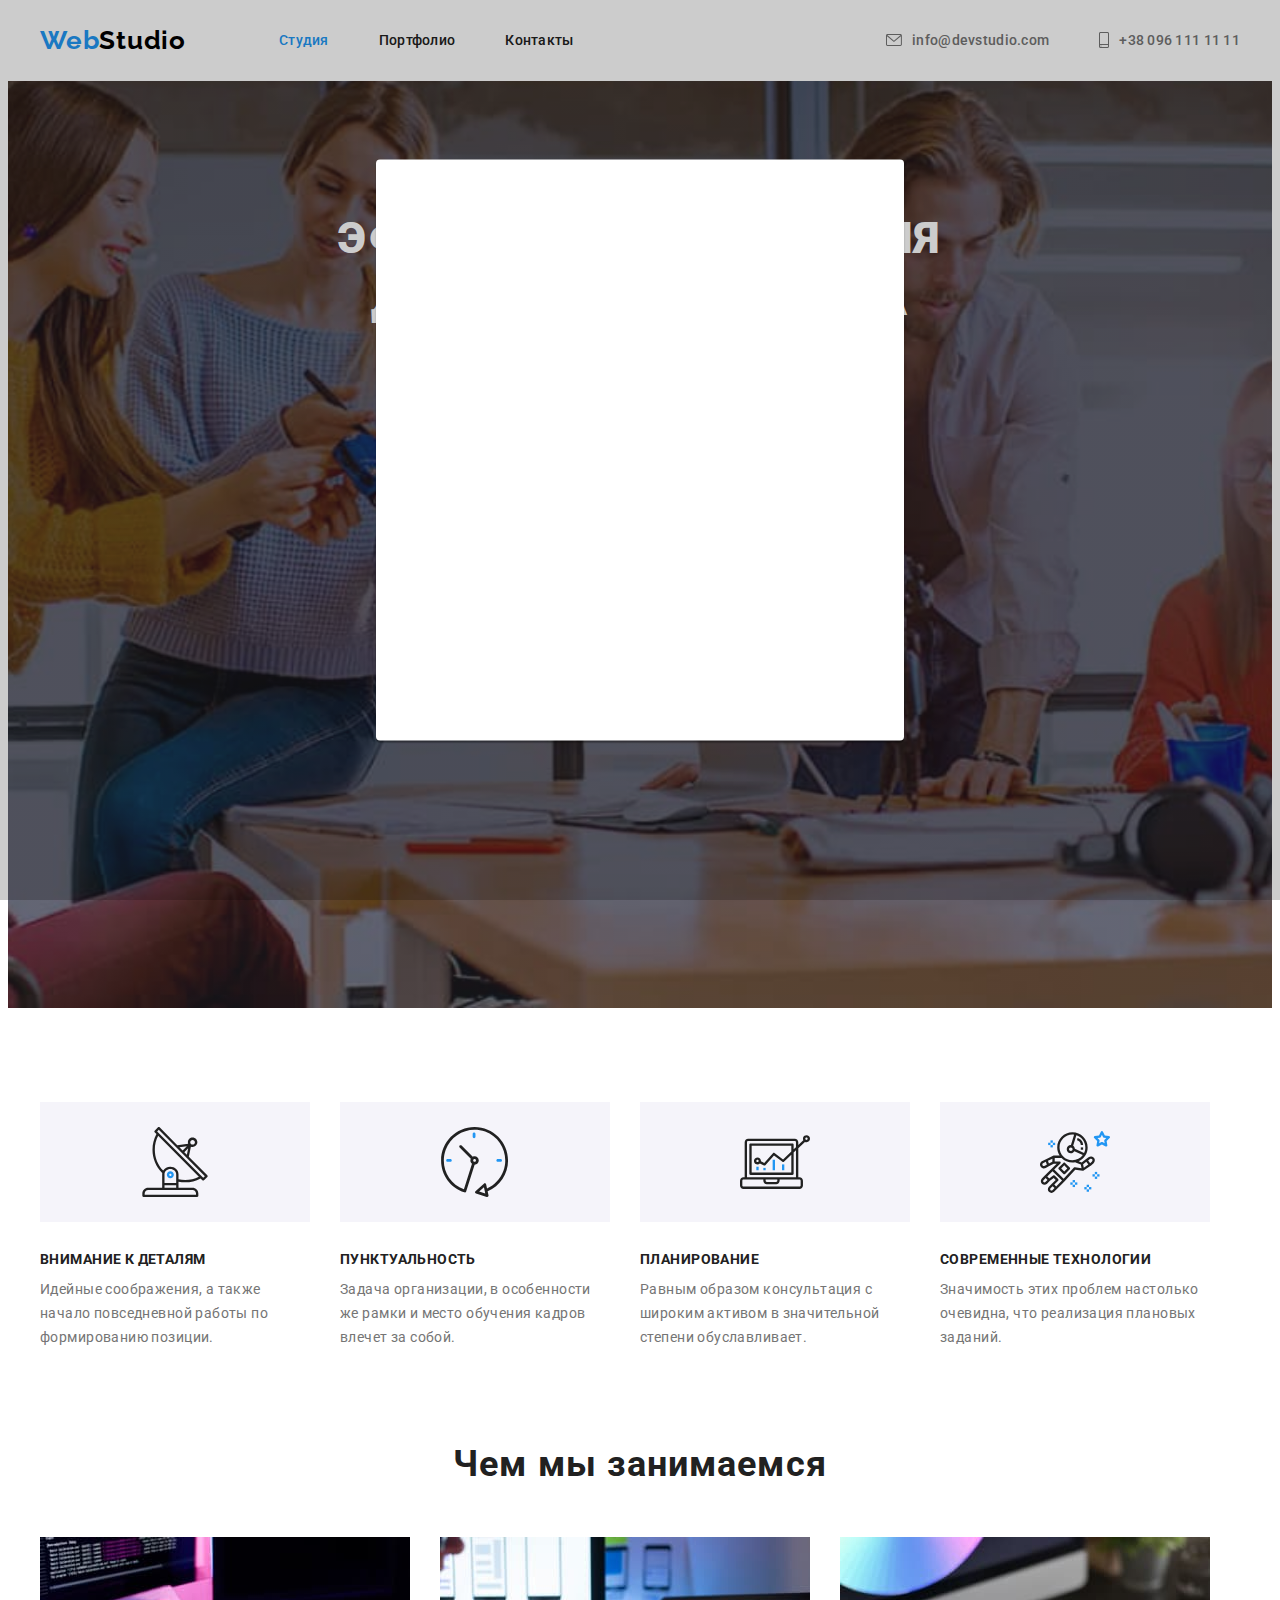
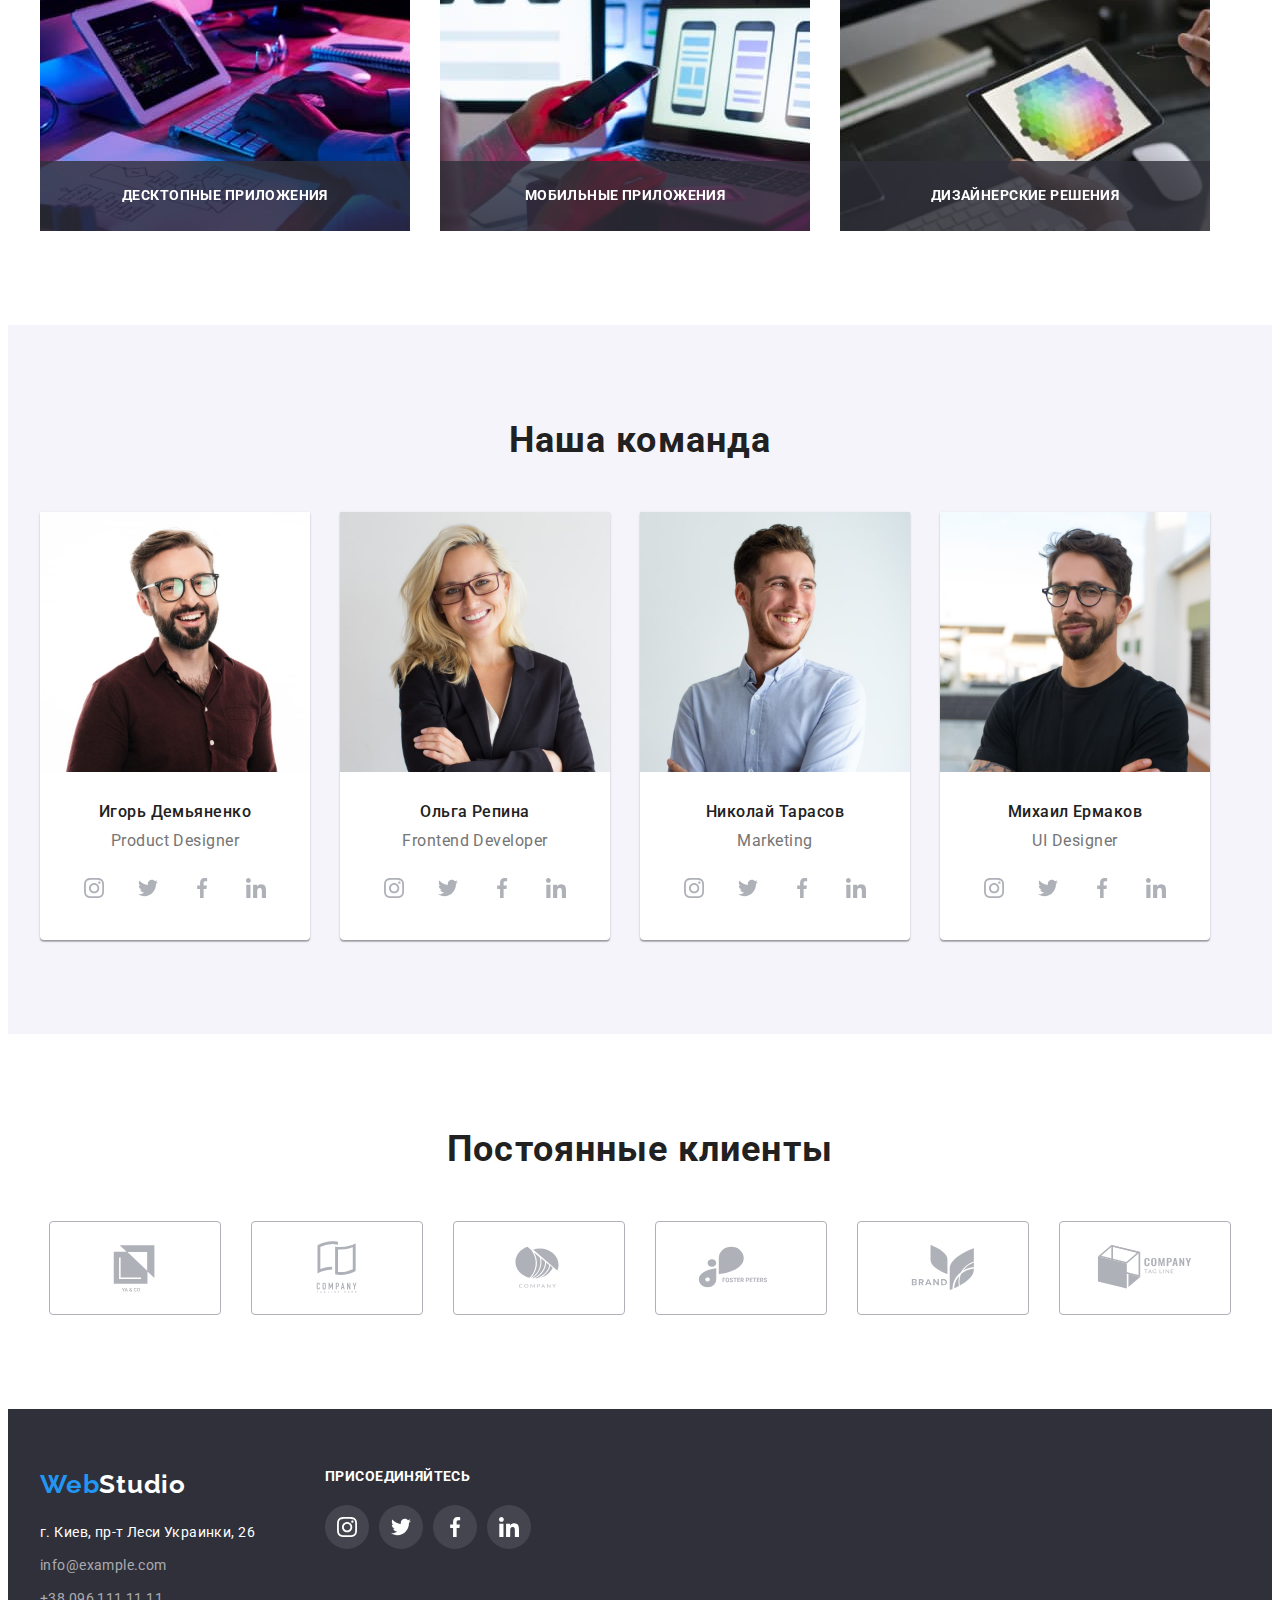
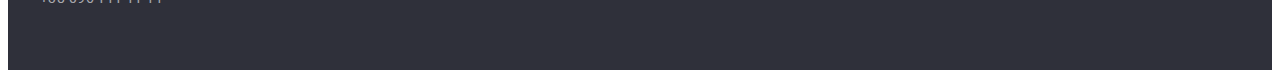
==== index.html @ 57fadc6f "added files from homework #4, added modal window section" ====
<!DOCTYPE html>
<html lang="ru">
  <head>
    <meta charset="UTF-8" />
    <meta http-equiv="X-UA-Compatible" content="IE=edge" />
    <meta name="viewport" content="width=device-width, initial-scale=1.0" />
    <title>Document</title>
    <link
      href="https://fonts.googleapis.com/css2?family=Raleway:wght@700&family=Roboto:wght@400;500;700;900&display=swap"
      rel="stylesheet"
    />
    <link
      rel="stylesheet"
      href="https://cdnjs.cloudflare.com/ajax/libs/modern-normalize/1.1.0/modern-normalize.min.css"
      integrity="sha512-wpPYUAdjBVSE4KJnH1VR1HeZfpl1ub8YT/NKx4PuQ5NmX2tKuGu6U/JRp5y+Y8XG2tV+wKQpNHVUX03MfMFn9Q=="
      crossorigin="anonymous"
      referrerpolicy="no-referrer"
    />
    <link rel="stylesheet" href="./css/reset.css" />
    <link rel="stylesheet" href="./css/styles.css" />
  </head>
  <body>
    <!-- HEADER SECTION -->

    <header class="page-header">
      <!-- HEADER LOGO -->

      <div class="container main-menu">
        <a class="logo" href="./index.html"
          ><span class="logo-web">Web</span>Studio</a
        >

        <!-- HEADER MENU NAVIGATION   -->

        <nav>
          <ul class="site-nav list">
            <li class="item">
              <a href="./index.html" class="link site-nav-link active"
                >Студия</a
              >
            </li>
            <li class="item">
              <a href="./portfolio.html" class="link site-nav-link"
                >Портфолио</a
              >
            </li>
            <li class="item">
              <a href="" class="link site-nav-link">Контакты</a>
            </li>
          </ul>
        </nav>

        <!-- HEADER CONTACTS SECTIONS -->

        <ul class="site-nav-contacts list">
          <li class="contacts-display">
            <a href="mailto:info@devstudio.com" class="link site-contacts-link">
              <svg class="icon-envelope">
                <use href="./images/icons.svg#icon-envelope"></use>
              </svg>
              info@devstudio.com</a
            >
          </li>
          <li class="contacts-display">
            <a href="tel:+380961111111" class="link site-contacts-link">
              <svg class="icon-smartphone">
                <use href="./images/icons.svg#icon-smartphone"></use>
              </svg>
              +38 096 111 11 11</a
            >
          </li>
        </ul>
      </div>
    </header>

    <!-- MAIN/UNIQUES WEBPAGE CONTENT -->

    <main>
      <!-- HERO SECTION -->

      <section class="hero">
        <h1 class="hero-title">Эффективные решения для вашего бизнеса</h1>
        <button class="hero-button" type="button">Заказать услугу</button>
      </section>

      <!-- OUR STRONG SIDES SECTION -->

      <section class="section">
        <h2 class="visually-hidden">Наши сильные стороны</h2>
        <div class="container">
          <ul class="flex-container list">
            <li class="flex-element">
              <div class="whatwedo-icons">
                <svg class="whatwedo-icons-item">
                  <use href="./images/icons.svg#icon-antenna"></use>
                </svg>
              </div>
              <h3 class="subsection-title">Внимание к деталям</h3>
              <p>
                Идейные соображения, а также начало повседневной работы по
                формированию позиции.
              </p>
            </li>
            <li class="flex-element">
              <div class="whatwedo-icons">
                <svg class="whatwedo-icons-item">
                  <use href="./images/icons.svg#icon-vector"></use>
                </svg>
              </div>
              <h3 class="subsection-title">Пунктуальность</h3>
              <p>
                Задача организации, в особенности же рамки и место обучения
                кадров влечет за собой.
              </p>
            </li>
            <li class="flex-element">
              <div class="whatwedo-icons">
                <svg class="whatwedo-icons-item">
                  <use href="./images/icons.svg#icon-diagram"></use>
                </svg>
              </div>
              <h3 class="subsection-title">Планирование</h3>
              <p>
                Равным образом консультация с широким активом в значительной
                степени обуславливает.
              </p>
            </li>
            <li class="flex-element">
              <div class="whatwedo-icons">
                <svg class="whatwedo-icons-item">
                  <use href="./images/icons.svg#icon-astronaut"></use>
                </svg>
              </div>
              <h3 class="subsection-title">Современные технологии</h3>
              <p>
                Значимость этих проблем настолько очевидна, что реализация
                плановых заданий.
              </p>
            </li>
          </ul>
        </div>
      </section>

      <!-- WHAT WE DO SECTION-->

      <section>
        <div class="container whatwedo">
          <h2 class="section-title">Чем мы занимаемся</h2>
          <ul class="whatwedo-list list">
            <li class="whatwedo-pictures">
              <img
                src="././images/whatwedo/whatwedo-1.jpg"
                alt="Картинка 1"
                width="370"
              />
              <div class="whatwedo-layer">
                <p class="whatwedo-layer-text">Десктопные приложения</p>
              </div>
              <!-- </div> -->
            </li>
            <li class="whatwedo-pictures">
              <img
                src="././images/whatwedo/whatwedo-2.jpg"
                alt="Картинка 2"
                width="370"
              />
              <div class="whatwedo-layer">
                <p class="whatwedo-layer-text">Мобильные приложения</p>
              </div>
            </li>
            <li class="whatwedo-pictures">
              <img
                src="././images/whatwedo/whatwedo-3.jpg"
                alt="Картинка 3"
                width="370"
              />
              <div class="whatwedo-layer">
                <p class="whatwedo-layer-text">Дизайнерские решения</p>
              </div>
            </li>
          </ul>
        </div>
      </section>

      <!-- OUR TEAM SECTION -->

      <section class="section team">
        <div class="container">
          <h2 class="section-title">Наша команда</h2>
          <ul class="flex-container team list">
            <li class="flex-element-team">
              <img
                src="././images/ourteam/ourteam-1.jpg"
                alt="Игорь Демьяненко"
                width="270"
              />
              <div class="team-description">
                <h3 class="team-names">Игорь Демьяненко</h3>
                <p class="team-professions">Product Designer</p>
                <!-- SOCIAL ICONS -->
                <ul class="team-social">
                  <li class="team-item">
                    <a
                      class="team-link"
                      href="https://www.instagram.com/"
                      target="_blank"
                      rel="noopener noreferrer"
                      aria-label="Instragram Icon"
                    >
                      <svg class="team-icon">
                        <use href="./images/icons.svg#icon-instagram"></use>
                      </svg>
                    </a>
                  </li>
                  <li class="team-item">
                    <a
                      class="team-link"
                      href="https://twitter.com/?lang=en"
                      target="_blank"
                      rel="noopener noreferrer"
                      aria-label="Twitter Icon"
                    >
                      <svg class="team-icon">
                        <use href="./images/icons.svg#icon-twitter"></use>
                      </svg>
                    </a>
                  </li>
                  <li class="team-item">
                    <a
                      class="team-link"
                      href="https://twitter.com/?lang=en"
                      target="_blank"
                      rel="noopener noreferrer"
                      aria-label="Facebook Icon"
                    >
                      <svg class="team-icon">
                        <use href="./images/icons.svg#icon-facebook"></use>
                      </svg>
                    </a>
                  </li>
                  <li class="team-item">
                    <a
                      class="team-link"
                      href="https://www.linkedin.com/"
                      target="_blank"
                      rel="noopener noreferrer"
                      aria-label="LinkedIn Icon"
                    >
                      <svg class="team-icon">
                        <use href="./images/icons.svg#icon-linkedin"></use>
                      </svg>
                    </a>
                  </li>
                </ul>
              </div>
            </li>
            <li class="flex-element-team">
              <img
                src="././images/ourteam/ourteam-2.jpg"
                alt="Ольга Репина"
                width="270"
              />
              <div class="team-description">
                <h3 class="team-names">Ольга Репина</h3>
                <p class="team-professions">Frontend Developer</p>
                <!-- SOCIAL ICONS -->
                <ul class="team-social">
                  <li class="team-item">
                    <a
                      class="team-link"
                      href="https://www.instagram.com/"
                      target="_blank"
                      rel="noopener noreferrer"
                      aria-label="Instragram Icon"
                    >
                      <svg class="team-icon">
                        <use href="./images/icons.svg#icon-instagram"></use>
                      </svg>
                    </a>
                  </li>
                  <li class="team-item">
                    <a
                      class="team-link"
                      href="https://twitter.com/?lang=en"
                      target="_blank"
                      rel="noopener noreferrer"
                      aria-label="Twitter Icon"
                    >
                      <svg class="team-icon">
                        <use href="./images/icons.svg#icon-twitter"></use>
                      </svg>
                    </a>
                  </li>
                  <li class="team-item">
                    <a
                      class="team-link"
                      href="https://twitter.com/?lang=en"
                      target="_blank"
                      rel="noopener noreferrer"
                      aria-label="Facebook Icon"
                    >
                      <svg class="team-icon">
                        <use href="./images/icons.svg#icon-facebook"></use>
                      </svg>
                    </a>
                  </li>
                  <li class="team-item">
                    <a
                      class="team-link"
                      href="https://www.linkedin.com/"
                      target="_blank"
                      rel="noopener noreferrer"
                      aria-label="LinkedIn Icon"
                    >
                      <svg class="team-icon">
                        <use href="./images/icons.svg#icon-linkedin"></use>
                      </svg>
                    </a>
                  </li>
                </ul>
              </div>
            </li>
            <li class="flex-element-team">
              <img
                src="././images/ourteam/ourteam-3.jpg"
                alt="Николай Тарасов"
                width="270"
              />
              <div class="team-description">
                <h3 class="team-names">Николай Тарасов</h3>
                <p class="team-professions">Marketing</p>
                <!-- SOCIAL ICONS -->
                <ul class="team-social">
                  <li class="team-item">
                    <a
                      class="team-link"
                      href="https://www.instagram.com/"
                      target="_blank"
                      rel="noopener noreferrer"
                      aria-label="Instragram Icon"
                    >
                      <svg class="team-icon">
                        <use href="./images/icons.svg#icon-instagram"></use>
                      </svg>
                    </a>
                  </li>
                  <li class="team-item">
                    <a
                      class="team-link"
                      href="https://twitter.com/?lang=en"
                      target="_blank"
                      rel="noopener noreferrer"
                      aria-label="Twitter Icon"
                    >
                      <svg class="team-icon">
                        <use href="./images/icons.svg#icon-twitter"></use>
                      </svg>
                    </a>
                  </li>
                  <li class="team-item">
                    <a
                      class="team-link"
                      href="https://twitter.com/?lang=en"
                      target="_blank"
                      rel="noopener noreferrer"
                      aria-label="Facebook Icon"
                    >
                      <svg class="team-icon">
                        <use href="./images/icons.svg#icon-facebook"></use>
                      </svg>
                    </a>
                  </li>
                  <li class="team-item">
                    <a
                      class="team-link"
                      href="https://www.linkedin.com/"
                      target="_blank"
                      rel="noopener noreferrer"
                      aria-label="LinkedIn Icon"
                    >
                      <svg class="team-icon">
                        <use href="./images/icons.svg#icon-linkedin"></use>
                      </svg>
                    </a>
                  </li>
                </ul>
              </div>
            </li>
            <li class="flex-element-team">
              <img
                src="././images/ourteam/ourteam-4.jpg"
                alt="Михаил Ермаков"
                width="270"
              />
              <div class="team-description">
                <h3 class="team-names">Михаил Ермаков</h3>
                <p class="team-professions">UI Designer</p>
                <!-- SOCIAL ICONS -->
                <ul class="team-social">
                  <li class="team-item">
                    <a
                      class="team-link"
                      href="https://www.instagram.com/"
                      target="_blank"
                      rel="noopener noreferrer"
                      aria-label="Instragram Icon"
                    >
                      <svg class="team-icon">
                        <use href="./images/icons.svg#icon-instagram"></use>
                      </svg>
                    </a>
                  </li>
                  <li class="team-item">
                    <a
                      class="team-link"
                      href="https://twitter.com/?lang=en"
                      target="_blank"
                      rel="noopener noreferrer"
                      aria-label="Twitter Icon"
                    >
                      <svg class="team-icon">
                        <use href="./images/icons.svg#icon-twitter"></use>
                      </svg>
                    </a>
                  </li>
                  <li class="team-item">
                    <a
                      class="team-link"
                      href="https://twitter.com/?lang=en"
                      target="_blank"
                      rel="noopener noreferrer"
                      aria-label="Facebook Icon"
                    >
                      <svg class="team-icon">
                        <use href="./images/icons.svg#icon-facebook"></use>
                      </svg>
                    </a>
                  </li>
                  <li class="team-item">
                    <a
                      class="team-link"
                      href="https://www.linkedin.com/"
                      target="_blank"
                      rel="noopener noreferrer"
                      aria-label="LinkedIn Icon"
                    >
                      <svg class="team-icon">
                        <use href="./images/icons.svg#icon-linkedin"></use>
                      </svg>
                    </a>
                  </li>
                </ul>
              </div>
            </li>
          </ul>
        </div>
      </section>
    </main>

    <!-- OUR CUSTOMERS SECTION -->

    <section class="section">
      <div class="container">
        <h2 class="section-title">Постоянные клиенты</h2>
        <ul class="customers-list">
          <li class="customers-items">
            <a
              class="customers-link"
              href=""
              target="_blank"
              rel="noopener noreferrer"
              aria-label="Our client 1"
            >
              <svg class="customers-icon">
                <use href="./images/icons.svg#icon-client1"></use>
              </svg>
            </a>
          </li>
          <li class="customers-items">
            <a
              class="customers-link"
              href=""
              target="_blank"
              rel="noopener noreferrer"
              aria-label="Our client 2"
            >
              <svg class="customers-icon">
                <use href="./images/icons.svg#icon-client2"></use>
              </svg>
            </a>
          </li>
          <li class="customers-items">
            <a
              class="customers-link"
              href=""
              target="_blank"
              rel="noopener noreferrer"
              aria-label="Our client 3"
            >
              <svg class="customers-icon">
                <use href="./images/icons.svg#icon-client3"></use>
              </svg>
            </a>
          </li>
          <li class="customers-items">
            <a
              class="customers-link"
              href=""
              target="_blank"
              rel="noopener noreferrer"
              aria-label="Our client 4"
            >
              <svg class="customers-icon">
                <use href="./images/icons.svg#icon-client4"></use>
              </svg>
            </a>
          </li>
          <li class="customers-items">
            <a
              class="customers-link"
              href=""
              target="_blank"
              rel="noopener noreferrer"
              aria-label="Our client 5"
            >
              <svg class="customers-icon">
                <use href="./images/icons.svg#icon-client5"></use>
              </svg>
            </a>
          </li>
          <li class="customers-items">
            <a
              class="customers-link"
              href=""
              target="_blank"
              rel="noopener noreferrer"
              aria-label="Our client "
            >
              <svg class="customers-icon">
                <use href="./images/icons.svg#icon-client6"></use>
              </svg>
            </a>
          </li>
        </ul>
      </div>
    </section>

    <!-- PAGE FOOTER SECTION-->

    <footer class="footer">
      <div class="container">
        <div class="footer-container">
          <div class="footer-address">
            <div class="logo-footer">
              <a class="logo" href=""
                ><span class="logo-web">Web</span
                ><span class="logo-studio-footer">Studio</span></a
              >
            </div>
            <address>
              <p class="contacts-items addess-footer">
                г. Киев, пр-т Леси Украинки, 26
              </p>
              <a
                class="contacts-items contacts-footer link"
                href="mailto:info@example.com"
                >info@example.com</a
              >
              <a
                class="contacts-items contacts-footer link"
                href="tel:+380961111111"
                >+38 096 111 11 11</a
              >
            </address>
          </div>

          <div>
            <p class="join-us-title">Присоединяйтесь</p>
            <ul class="join-us-list">
              <li class="join-us-item">
                <a
                  class="join-us-link"
                  href="https://www.instagram.com/"
                  target="_blank"
                  rel="noopener noreferrer"
                  aria-label="Instragram Icon"
                >
                  <svg class="join-us-icon">
                    <use href="./images/icons.svg#icon-instagram"></use>
                  </svg>
                </a>
              </li>
              <li class="join-us-item">
                <a
                  class="join-us-link"
                  href="https://twitter.com/?lang=en"
                  target="_blank"
                  rel="noopener noreferrer"
                  aria-label="Twitter Icon"
                >
                  <svg class="join-us-icon">
                    <use href="./images/icons.svg#icon-twitter"></use>
                  </svg>
                </a>
              </li>
              <li class="join-us-item">
                <a
                  class="join-us-link"
                  href="https://twitter.com/?lang=en"
                  target="_blank"
                  rel="noopener noreferrer"
                  aria-label="Facebook Icon"
                >
                  <svg class="join-us-icon">
                    <use href="./images/icons.svg#icon-facebook"></use>
                  </svg>
                </a>
              </li>
              <li class="join-us-item">
                <a
                  class="join-us-link"
                  href="https://www.linkedin.com/"
                  target="_blank"
                  rel="noopener noreferrer"
                  aria-label="LinkedIn Icon"
                >
                  <svg class="join-us-icon">
                    <use href="./images/icons.svg#icon-linkedin"></use>
                  </svg>
                </a>
              </li>
            </ul>
          </div>
        </div>
      </div>
    </footer>

    <!-- MODAL JS FILE -->

    <script src="./js/modal.js"></script>

    <!-- MODAL WINDOW "MAKE AN ORDER" BUTTON -->

    <div class="backdrop">
      <div class="modal"></div>
    </div>
  </body>
</html>
---- css/styles.css ----
:root {
  --primary-text-color: #757575;
  --secondary-text-color: #ffffff;
  --title-text-color: #212121;
  --accent-color: #2196f3;
  --primary-bgd-color: #ffffff;
  --secondary-bgd-color: #2f303a;
  --third-bgd-color: #f5f4fa;
}

/* --secondary-font-family: "Raleway", sans-serif; */

body {
  font-family: "Roboto", sans-serif;
  font-size: 14px;
  line-height: 1.7;
  letter-spacing: 0.03em;
  color: var(--primary-text-color);
  background-color: var(--primary-bgd-color);
}

/* UTILITES */

.link {
  text-decoration: none;
}

.link:hover,
.link:focus,
.link:active {
  color: var(--accent-color);
}

.list {
  list-style: none;
}

.list .active {
  color: var(--accent-color);
}

.visually-hidden {
  position: absolute;
  white-space: nowrap;
  width: 1px;
  height: 1px;
  overflow: hidden;
  border: 0;
  padding: 0;
  clip: rect(0 0 0 0);
  clip-path: inset(50%);
  margin: -1px;
}

.container {
  width: 1200px;
  padding-left: 15px;
  padding-right: 15px;
  margin-left: auto;
  margin-right: auto;
}

.main-menu {
  display: flex;
  align-items: center;
}

.section {
  padding-top: 94px;
  padding-bottom: 94px;
}

/* WEBSITE LOGO */

.logo {
  font-family: "Raleway", sans-serif;
  font-weight: 700;
  font-size: 26px;
  line-height: 1.2;
  letter-spacing: 0.03em;
  text-decoration: none;
  color: #000000;
}

.logo-web {
  color: var(--accent-color);
}

/* HEADER */

.page-header {
  position: fixed;
  top: 0;
  left: 0;
  width: 100%;
  min-height: 80px;
  background-color: var(--primary-bgd-color);
}

/* WEBSITE NAVIGATION SECTION */

.site-nav {
  display: flex;
  margin-left: 93px;

  font-weight: 500;
  font-size: 14px;
  line-height: 1.2;
  letter-spacing: 0.02em;
  color: var(--title-text-color);
}

.site-nav .item:not(:last-child) {
  margin-right: 50px;
}

.site-nav-link {
  display: block;
  padding-top: 32px;
  padding-bottom: 32px;

  font-weight: 500;
  font-size: 14px;
  line-height: 1.2;
  letter-spacing: 0.02em;
  color: var(--title-text-color);
}

/* WEBSITE CONTACTS SECTION */

.site-nav-contacts {
  display: flex;
  margin-left: auto;
}

.site-nav-contacts .contacts-display:not(:last-child) {
  margin-right: 50px;
}

.site-contacts-link {
  display: flex;
  align-items: center;

  font-weight: 500;
  font-size: 14px;
  line-height: 1.2;
  letter-spacing: 0.02em;
  color: var(--primary-text-color);
}

.icon-envelope {
  width: 16px;
  height: 12px;
  fill: currentColor;
  cursor: pointer;

  margin-right: 10px;
}

.icon-envelope:hover,
.icon-envelope:focus,
.icon-envelope:active {
  fill: var(--accent-color);
}

.icon-smartphone {
  width: 10px;
  height: 16px;
  fill: currentColor;

  margin-right: 10px;
}

.icon-smartphone:hover,
.icon-smartphone:focus,
.icon-smartphone:active {
  fill: var(--accent-color);
}

/* HERO SECTION */

.hero {
  max-width: 1600px;
  height: 600px;
  margin-left: auto;
  margin-right: auto;

  background-color: var(--secondary-bgd-color);
  background-image: linear-gradient(
      to right,
      rgba(47, 48, 58, 0.4),
      rgba(47, 48, 58, 0.4)
    ),
    url(../images/hero-background.jpg);
  background-repeat: no-repeat;
  background-position: center;
  background-size: cover;

  text-align: center;
  padding: 200px 0px;
}

.hero-title {
  max-width: 696px;
  text-align: center;

  font-weight: 900;
  font-size: 44px;
  line-height: 1.4;
  letter-spacing: 0.06em;
  text-transform: uppercase;
  color: var(--secondary-text-color);

  margin-bottom: 30px;
  margin: 0 auto;
}

.hero-button {
  font-family: inherit;
  font-size: 16px;
  line-height: 2;
  text-align: center;
  letter-spacing: 0.06em;
  color: var(--secondary-text-color);
  background-color: var(--accent-color);
  box-shadow: 0px 4px 4px rgba(0, 0, 0, 0.15);
  border: none;

  min-width: 200px;
  min-height: 50px;
  border-radius: 4px;
  padding: 10px 32px;
  margin-top: 30px;
}

/* OUR STRONG SIDES SECTION */

.flex-container {
  display: flex;
  flex-wrap: wrap;
  background-color: var(--primary-bgd-color);
  padding-left: 0;
}

.flex-element {
  width: 270px;
  margin-right: 30px;
}

.flex-element:first-child {
  margin-left: 0;
}

.flex-element:last-child {
  margin-right: 0;
}

.whatwedo-icons {
  display: flex;
  justify-content: center;
  align-items: center;
  width: 270px;
  height: 120px;
  background-color: var(--third-bgd-color);
  margin-bottom: 30px;
}

.whatwedo-icons-item {
  display: block;
  align-items: center;
  align-content: center;
  width: 70px;
  height: 70px;
}

.subsection-title {
  font-weight: 700;
  font-size: 14px;
  line-height: 1.14;
  letter-spacing: 0.03em;
  text-transform: uppercase;
  color: var(--title-text-color);
  margin-bottom: 10px;
}

/* WHAT WE DO SECTION */

.whatwedo {
  padding-bottom: 94px;
}

.section-title {
  font-weight: 700;
  font-size: 36px;
  line-height: 1.2;
  letter-spacing: 0.03em;
  color: var(--title-text-color);

  text-align: center;
  margin-bottom: 50px;
}

.whatwedo-list {
  display: flex;
}

.whatwedo-list {
  margin-right: 30px;
}

.whatwedo-pictures:not(:last-child) {
  margin-right: 30px;
}

.whatwedo-pictures {
  position: relative;
}

.whatwedo-layer {
  position: absolute;
  right: 0;
  bottom: 0;
  width: 100%;
  min-height: 70px;
  background-color: rgba(47, 48, 58, 0.8);
}

.whatwedo-layer-text {
  text-align: center;
  font-weight: 700;
  font-size: 14px;
  line-height: 1.14;
  letter-spacing: 0.03em;
  text-transform: uppercase;
  color: var(--secondary-text-color);
  padding: 27px 82px;
}

/* OUR TEAM SECTION */

.team {
  background-color: var(--third-bgd-color);
}

.flex-element-team {
  min-width: 270px;
  min-height: 428px;
  margin-right: 30px;
  box-shadow: 0px 1px 3px rgba(0, 0, 0, 0.12), 0px 1px 1px rgba(0, 0, 0, 0.14),
    0px 2px 1px rgba(0, 0, 0, 0.2);
  border-radius: 0px 0px 4px 4px;
  background-color: var(--primary-bgd-color);
}

.flex-element-team:last-child {
  margin-right: 0;
}

.team-description {
  text-align: center;
  padding: 30px 32px;
}

.team-names {
  font-weight: 500;
  font-size: 16px;
  line-height: 1.2;
  letter-spacing: 0.03em;
  color: var(--title-text-color);
  margin-bottom: 10px;
}

.team-professions {
  font-size: 16px;
  line-height: 1.2;
  letter-spacing: 0.03em;
  color: var(--primary-text-color);
  margin-bottom: 16px;
}
/* SOCIAL LINKS */

.team-social {
  display: flex;
  justify-content: center;
}

.team-item {
  display: flex;
  justify-content: center;
  margin-right: 10px;
}

.team-item:last-child {
  margin-right: 0;
}

.team-link {
  display: flex;
  justify-content: center;
  align-items: center;
  width: 44px;
  height: 44px;
  color: #afb1b8;
  border-radius: 50%;
  text-decoration: none;
  cursor: pointer;
}

.team-icon {
  width: 20px;
  height: 20px;
  fill: currentColor;
  cursor: pointer;
}

.team-link:hover,
.team-link:focus,
.team-link:active {
  color: var(--secondary-text-color);
  fill: var(--secondary-text-color);
  background-color: var(--accent-color);
}

/* OUR CUSTOMERS SECTION */

.customers-list {
  display: flex;
  justify-content: center;
  align-items: center;
  padding-left: auto;
  padding-right: auto;
}

.customers-items {
  margin-right: 30px;
}

.customers-items:last-child {
  margin-right: 0;
}

.customers-link {
  display: flex;
  justify-content: center;
  align-items: center;
  width: 170px;
  height: 92px;
  color: #afb1b8;
  border: 1px solid #afb1b8;
  border-radius: 4px;
  /* padding: 16px 32px; */
  cursor: pointer;
}

.customers-icon {
  width: 106px;
  height: 60px;
  fill: currentColor;
}

.customers-link:hover,
.customers-link:focus,
.customers-link:active {
  color: var(--accent-color);
  border: 1px solid var(--accent-color);
}

/* .customers-icon:hover,
.customers-icon:focus,
.customers-icon:active {
  fill: var(--accent-color);
} */

/* PAGE FOOTER SECTION */

.footer {
  background-color: var(--secondary-bgd-color);
  padding-top: 60px;
  padding-bottom: 60px;
}

.footer-container {
  display: flex;
  justify-content: flex-start;
  align-items: flex-start;
}

.footer-address {
  margin-right: 70px;
}

.logo-footer {
  margin-bottom: 20px;
}

.logo-studio-footer {
  color: var(--secondary-text-color);
}

.addess-footer {
  font-style: normal;
  font-size: 14px;
  line-height: 1.7;
  letter-spacing: 0.03em;
  color: var(--secondary-text-color);
  margin-bottom: 9px;
}

.contacts-items {
  display: block;
  margin-bottom: 9px;
}

.contacts-items:last-child {
  margin-bottom: 0;
}

.contacts-footer {
  font-style: normal;
  font-size: 14px;
  line-height: 1.7;
  letter-spacing: 0.03em;
  color: rgba(255, 255, 255, 0.6);
}

/* FOOTER JOIN US SECTION */

.join-us-title {
  font-weight: 700;
  font-size: 14px;
  line-height: 1.14;
  letter-spacing: 0.03em;
  text-transform: uppercase;
  color: var(--secondary-text-color);
  margin-bottom: 20px;
}

.join-us-list {
  display: flex;
  justify-content: flex-start;
}

.join-us-item {
  margin-right: 10px;
}

.join-us-item:last-child {
  margin-right: 0;
}

.join-us-link {
  display: flex;
  justify-content: center;
  align-items: center;
  width: 44px;
  height: 44px;
  background: rgba(255, 255, 255, 0.1);
  color: #ffffff;
  border-radius: 50%;
  text-decoration: none;
  cursor: pointer;
}

.join-us-icon {
  width: 20px;
  height: 20px;
  fill: currentColor;
  cursor: pointer;
}

.join-us-link:hover,
.join-us-link:focus,
.join-us-link:active {
  background-color: var(--accent-color);
}

/* PORTFOLIO PAGE SECTION */

.header-portfolio {
  border-bottom: 1px solid #ececec;
}

.portfolio-button-container {
  display: flex;
  justify-content: center;
  margin-bottom: 50px;
}

.portfolio-button-item {
  margin-right: 8px;
}

.portfolio-button {
  font-family: "Roboto", sans-serif;
  font-weight: 500;
  font-size: 16px;
  line-height: 1.6;
  text-align: center;
  letter-spacing: 0.03em;
  color: var(--title-text-color);
  background-color: var(--third-bgd-color);
  border: none;
  border-radius: 4px;
  cursor: pointer;

  padding: 6px 22px;
}

.portfolio-button:hover,
.portfolio-button:focus,
.portfolio-button:active {
  background-color: var(--accent-color);
  color: #ffffff;
  box-shadow: 0px 3px 1px rgba(0, 0, 0, 0.1), 0px 1px 2px rgba(0, 0, 0, 0.08),
    0px 2px 2px rgba(0, 0, 0, 0.12);
}

.portfolio-button-text {
  font-weight: 500;
  font-size: 16px;
  line-height: 1.6;
  text-align: center;
  letter-spacing: 0.03em;
  color: var(--title-text-color);
}

.flex-element-portfolio {
  display: flex;
  flex-wrap: wrap;
  margin-right: 30px;
}

.flex-element-portfolio:last-child {
  margin-right: 0;
}

.works {
  margin-right: 30px;
}

.works:nth-child(-n + 6) {
  margin-bottom: 30px;
}

.works:nth-child(3n + 3) {
  margin-right: 0;
}

.works:hover {
  cursor: pointer;
  box-shadow: 0px 1px 1px rgba(0, 0, 0, 0.12), 0px 4px 4px rgba(0, 0, 0, 0.06),
    1px 4px 6px rgba(0, 0, 0, 0.16);
}

.works-description {
  padding: 20px 24px;
  border-right: 1px solid #eeeeee;
  border-left: 1px solid #eeeeee;
  border-bottom: 1px solid #eeeeee;
}

.works-title {
  font-family: "Roboto", sans-serif;
  font-weight: 700;
  font-size: 18px;
  line-height: 2;
  letter-spacing: 0.06em;
  color: var(--title-text-color);
  margin-bottom: 4px;
}

.works-text {
  font-family: "Roboto", sans-serif;
  font-size: 16px;
  line-height: 2;
  letter-spacing: 0.03em;
  color: var(--primary-text-color);
}

.backdrop {
  position: fixed;
  top: 0;
  left: 0;
  width: 100%;
  height: 100%;
  background-color: rgba(0, 0, 0, 0.2);
}

.modal {
  position: absolute;
  top: 50%;
  left: 50%;
  transform: translate(-50%, -50%);
  width: 528px;
  height: 581px;

  background: #ffffff;
  box-shadow: 0px 1px 3px rgba(0, 0, 0, 0.12), 0px 1px 1px rgba(0, 0, 0, 0.14),
    0px 2px 1px rgba(0, 0, 0, 0.2);
  border-radius: 4px;
}
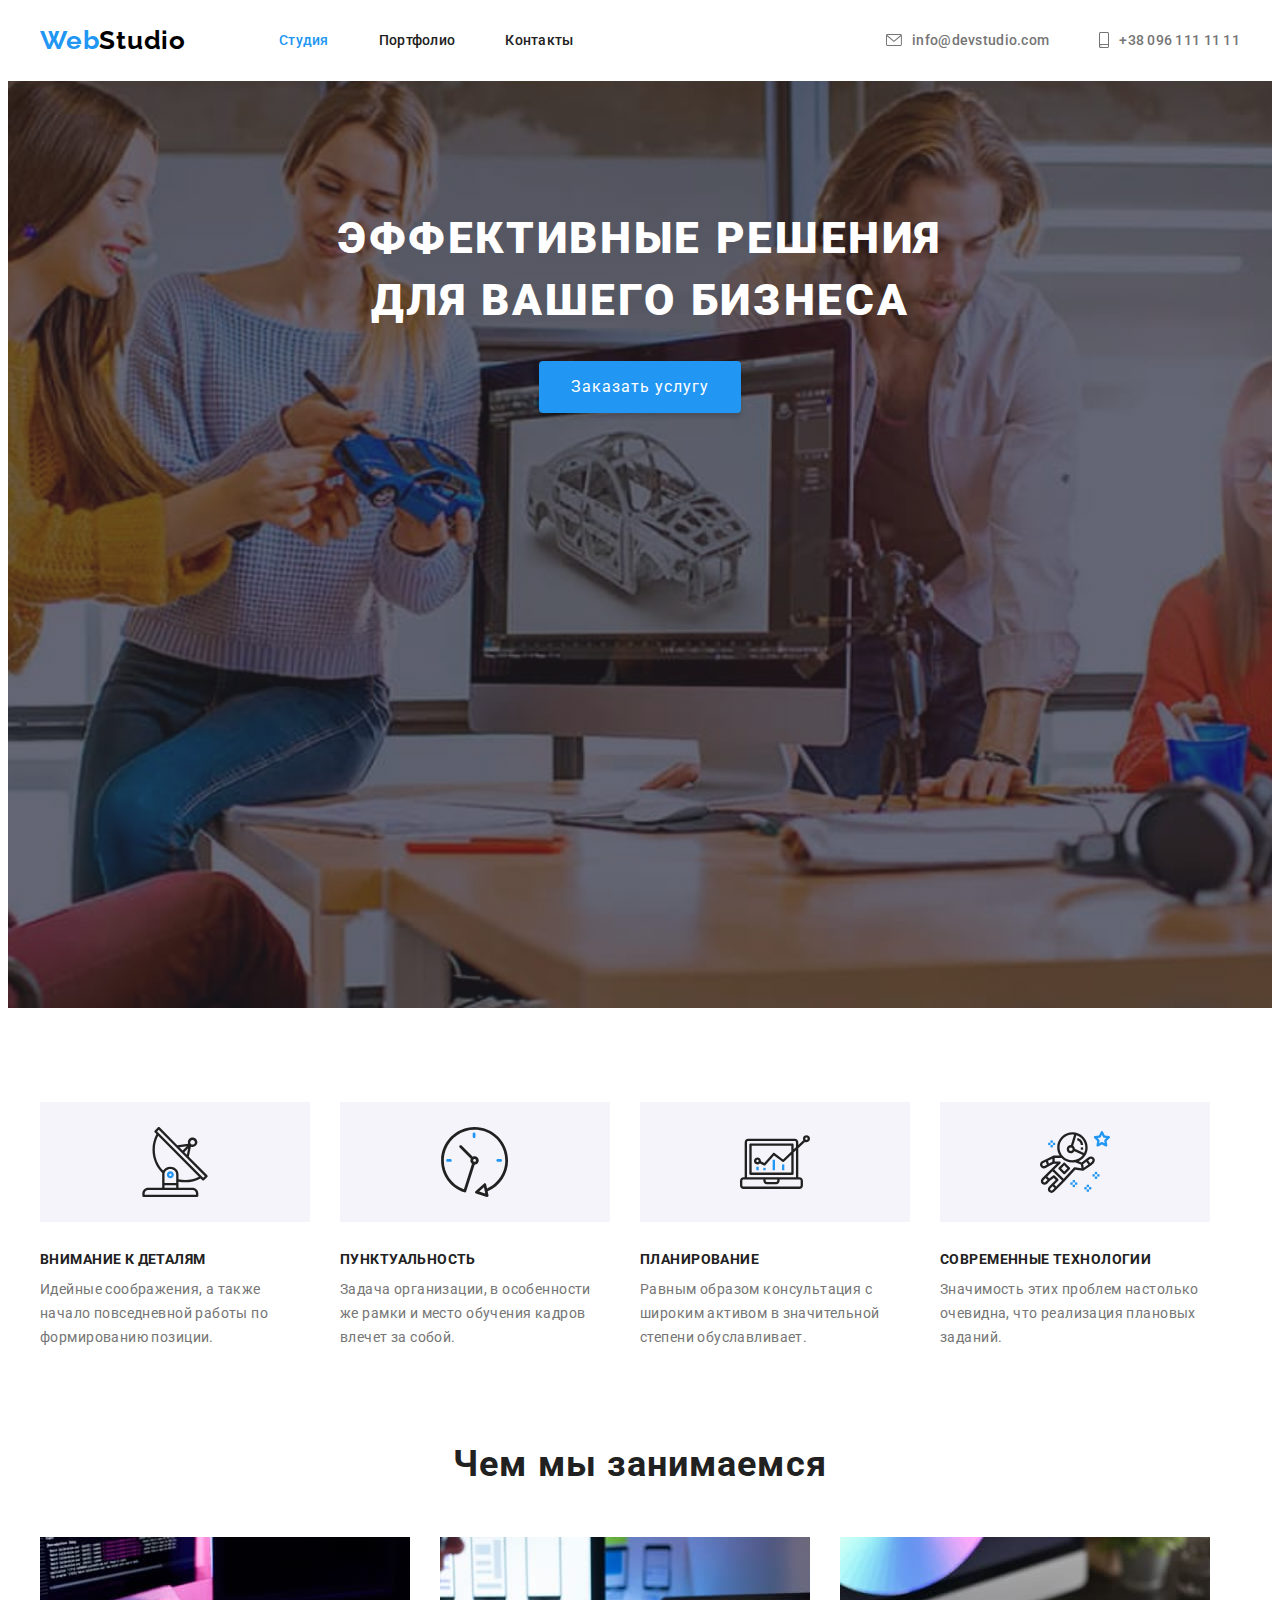
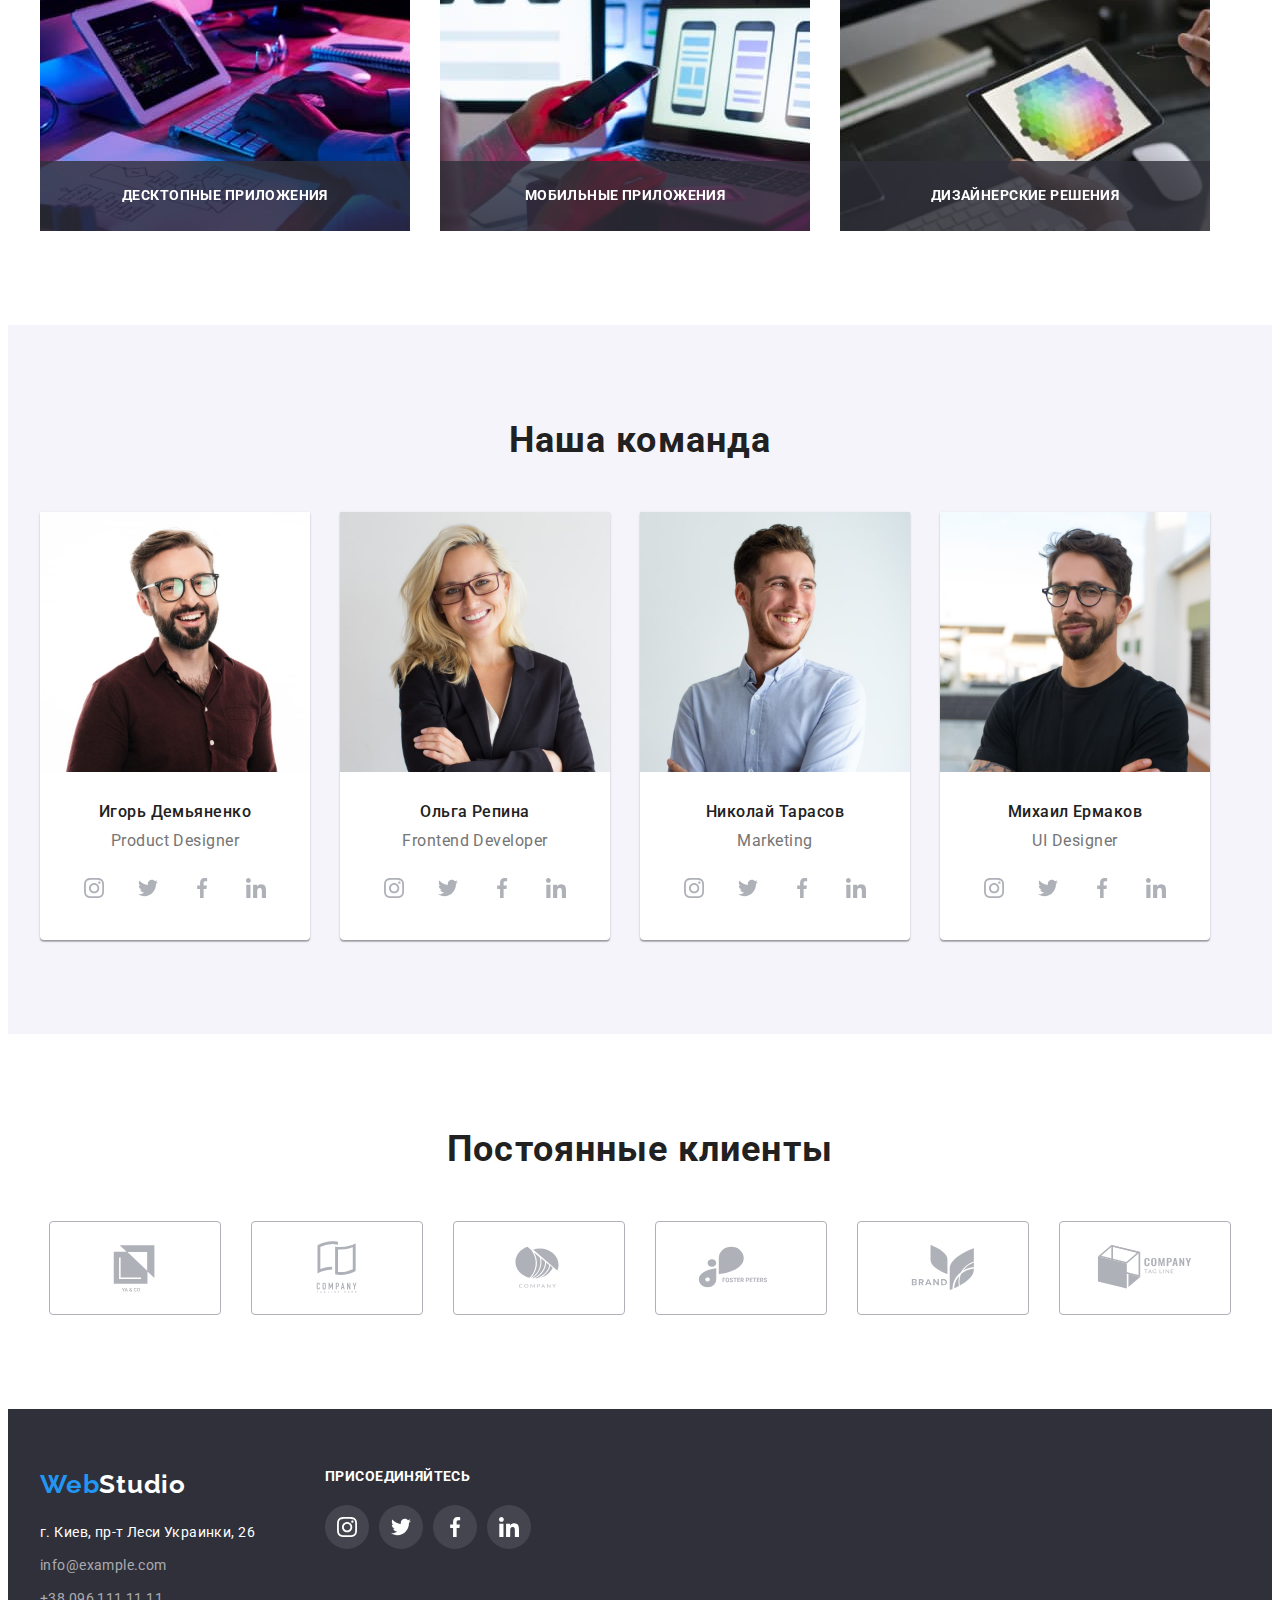
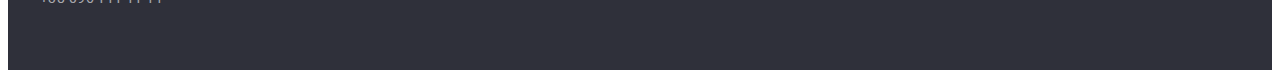
==== commit e928eb43: "added the modal close button" ====
--- a/index.html
+++ b/index.html
@@ -80,7 +80,7 @@
 
       <section class="hero">
         <h1 class="hero-title">Эффективные решения для вашего бизнеса</h1>
-        <button class="hero-button" type="button">Заказать услугу</button>
+        <button class="hero-button" type="button" data-modal-open>Заказать услугу</button>
       </section>
 
       <!-- OUR STRONG SIDES SECTION -->
@@ -635,14 +635,19 @@
       </div>
     </footer>
 
+    <!-- MODAL WINDOW "MAKE AN ORDER" BUTTON -->
+
+    <div class="backdrop is-hidden" data-modal>
+      <div class="modal">
+      <button class="modal-close-button" data-modal-close>
+          <svg class="icon-close-button">
+            <use href="./images/icons.svg#icon-close-button"></use>
+          </svg>
+      </button>
+    </div>
+
     <!-- MODAL JS FILE -->
 
     <script src="./js/modal.js"></script>
-
-    <!-- MODAL WINDOW "MAKE AN ORDER" BUTTON -->
-
-    <div class="backdrop">
-      <div class="modal"></div>
-    </div>
   </body>
 </html>
--- a/css/styles.css
+++ b/css/styles.css
@@ -686,6 +686,11 @@
   background-color: rgba(0, 0, 0, 0.2);
 }
 
+.backdrop.is-hidden {
+  opacity: 0;
+  pointer-events: none;
+}
+
 .modal {
   position: absolute;
   top: 50%;
@@ -699,3 +704,24 @@
     0px 2px 1px rgba(0, 0, 0, 0.2);
   border-radius: 4px;
 }
+
+.modal-close-button {
+  position: absolute;
+  top: 8px;
+  left: 490px;
+  width: 30px;
+  height: 30px;
+  background-color: var(--primary-bgd-color);
+  border: 1px solid rgba(0, 0, 0, 0.1);
+  border-radius: 50%;
+  display: flex;
+  justify-content: center;
+  align-items: center;
+}
+
+.icon-close-button {
+  width: 18px;
+  height: 18px;
+  background-color: #fff;
+  border: none;
+}
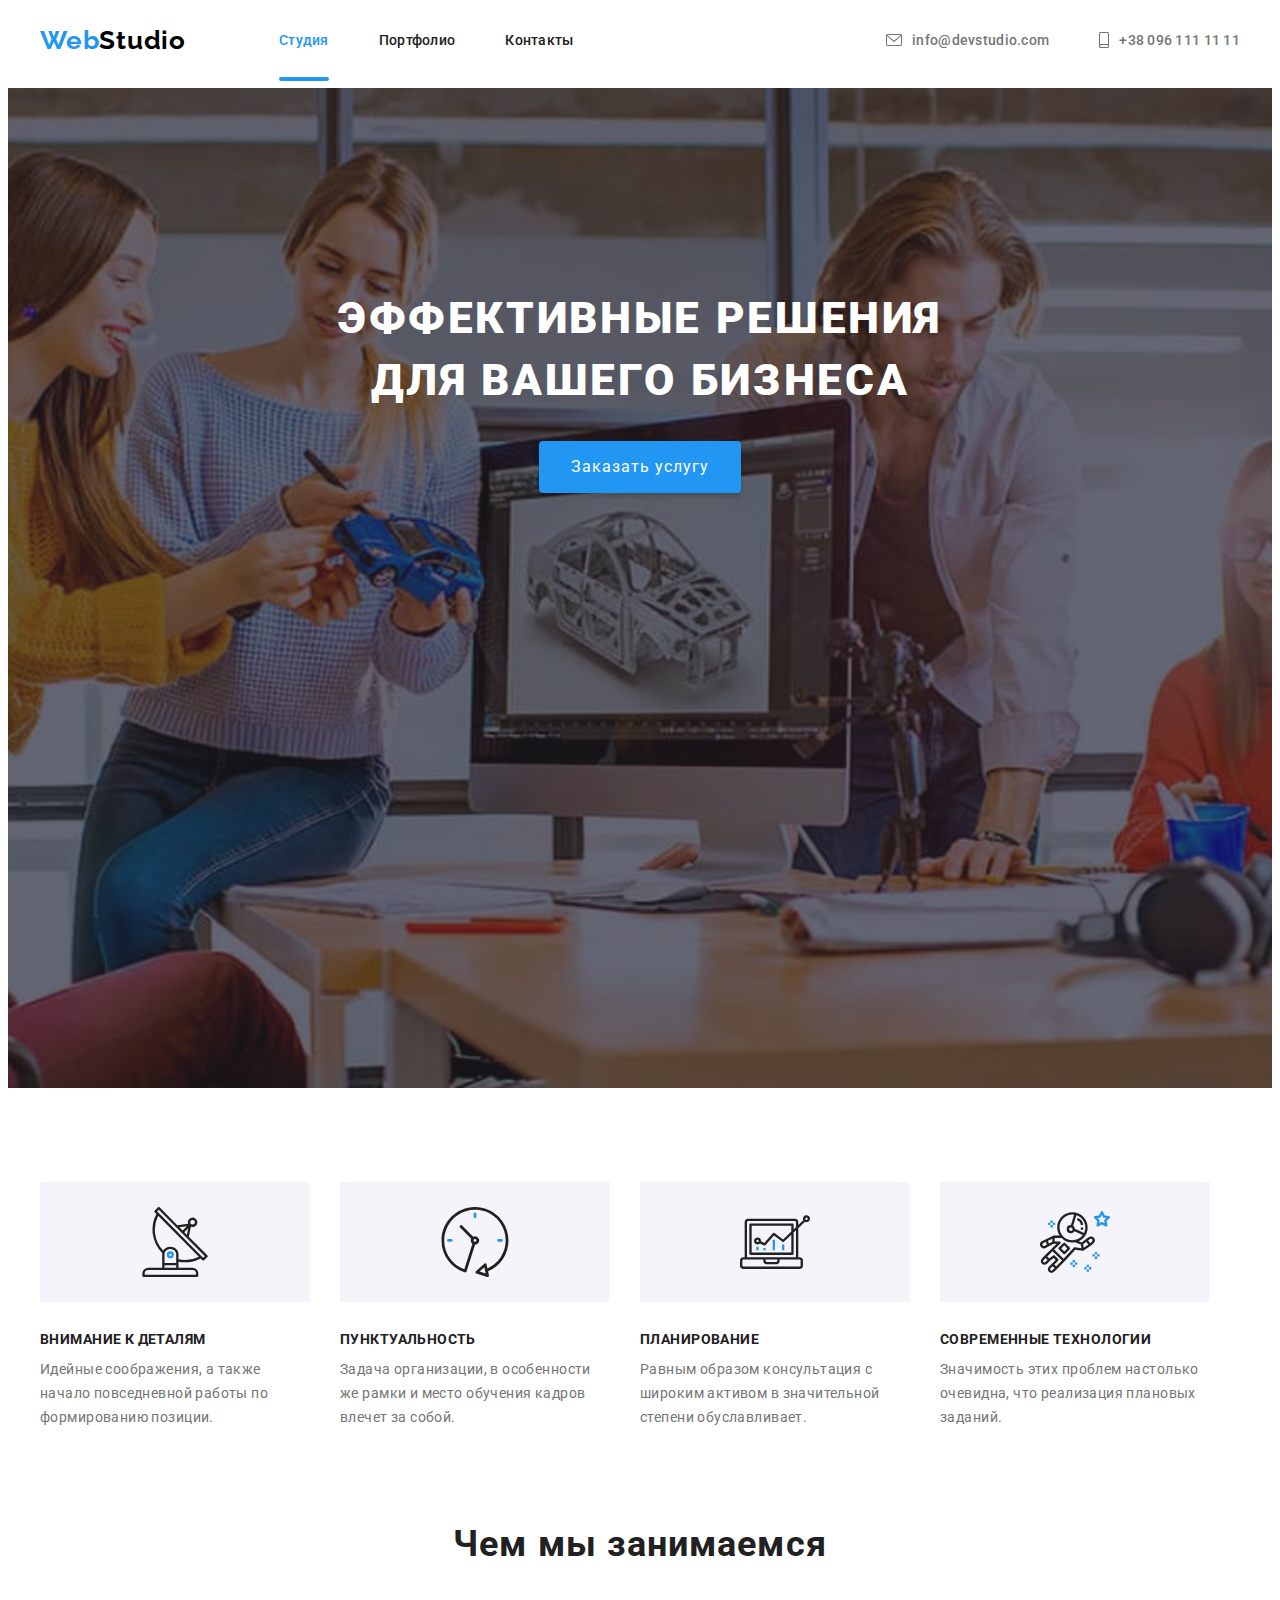
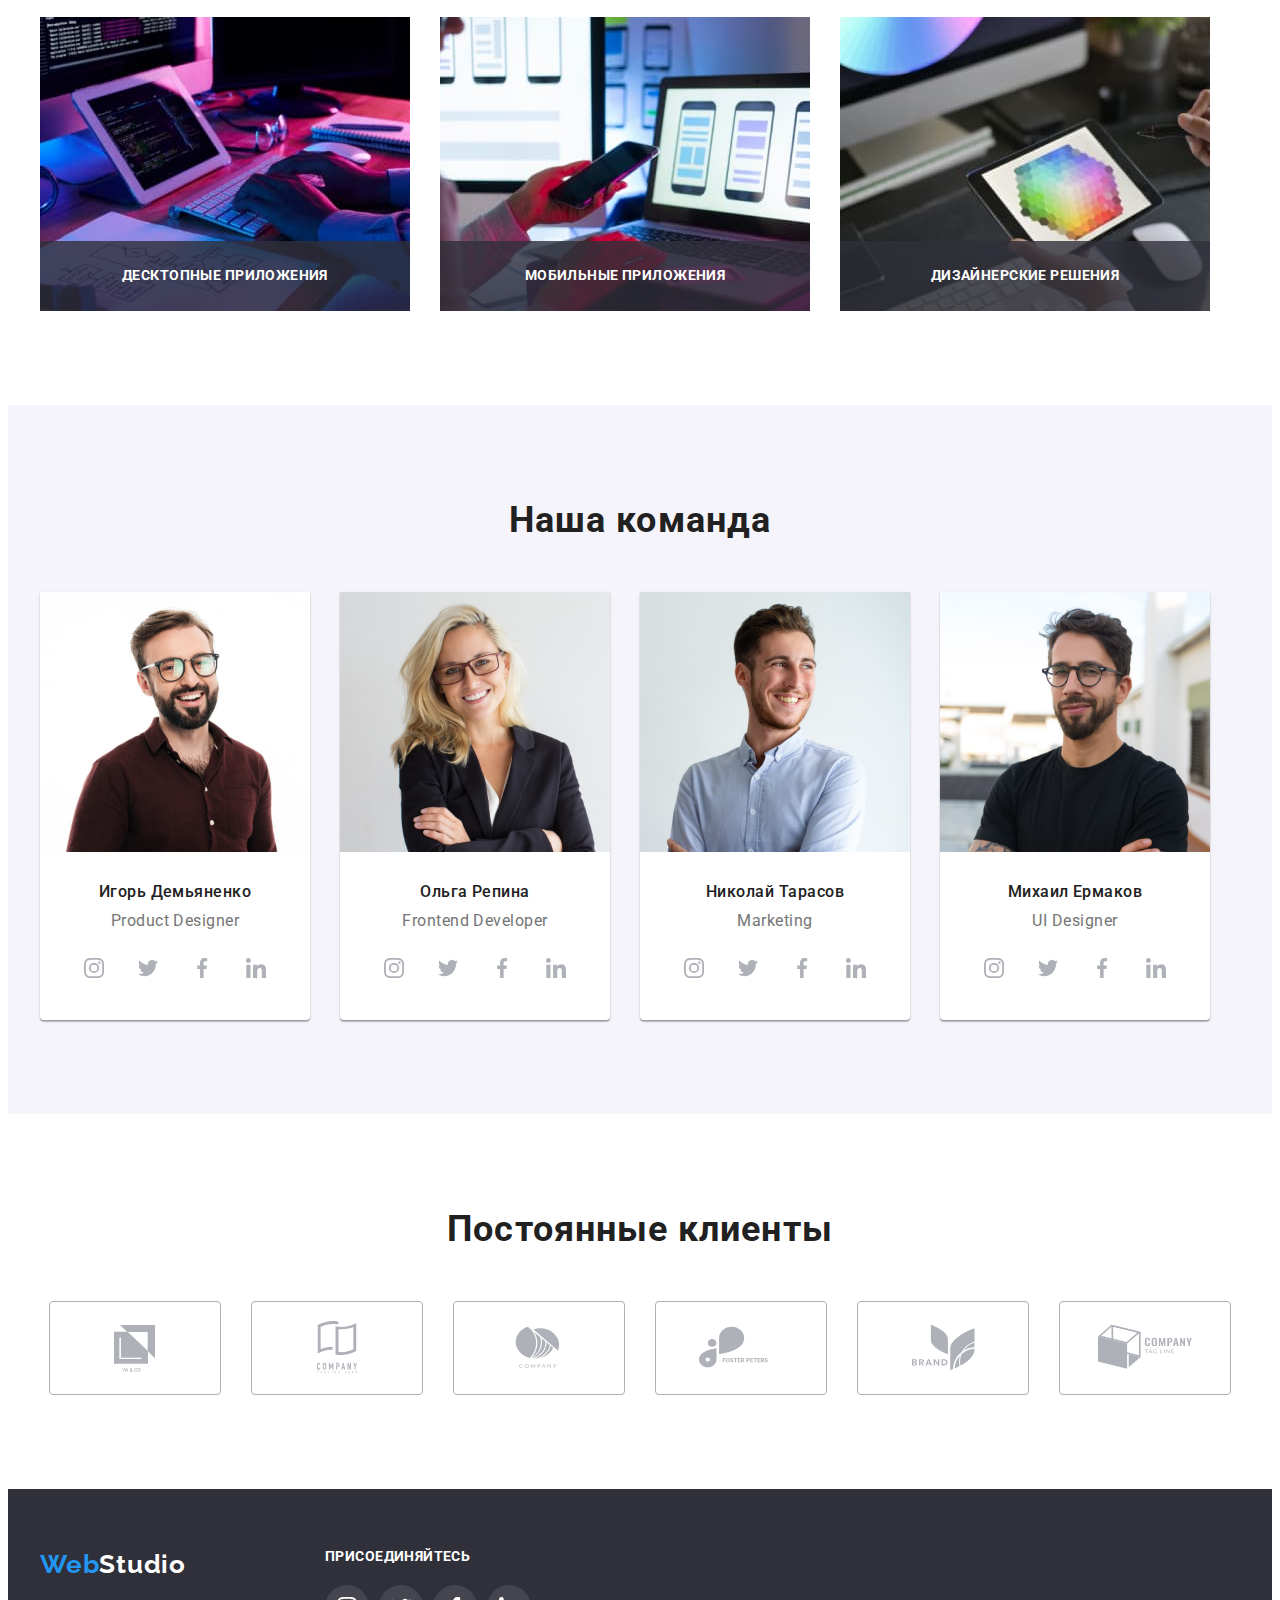
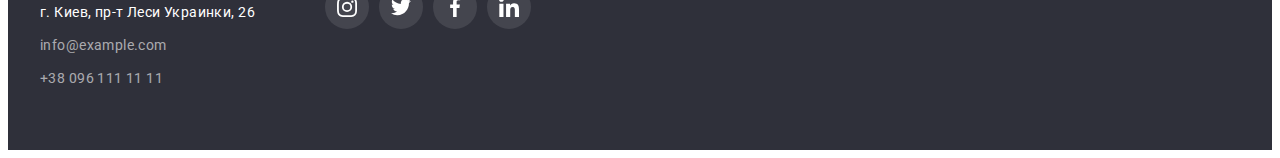
==== commit 3726ce47: "the modal window and the modal button, alternative variant is added" ====
--- a/index.html
+++ b/index.html
@@ -640,7 +640,7 @@
     <div class="backdrop is-hidden" data-modal>
       <div class="modal">
       <button class="modal-close-button" data-modal-close>
-          <svg class="icon-close-button">
+          <svg>
             <use href="./images/icons.svg#icon-close-button"></use>
           </svg>
       </button>
--- a/css/styles.css
+++ b/css/styles.css
@@ -17,6 +17,7 @@
   letter-spacing: 0.03em;
   color: var(--primary-text-color);
   background-color: var(--primary-bgd-color);
+  padding-top: 80px;
 }
 
 /* UTILITES */
@@ -95,6 +96,7 @@
   width: 100%;
   min-height: 80px;
   background-color: var(--primary-bgd-color);
+  z-index: 1;
 }
 
 /* WEBSITE NAVIGATION SECTION */
@@ -114,7 +116,13 @@
   margin-right: 50px;
 }
 
+.item {
+  position: relative;
+}
+
 .site-nav-link {
+  position: relative;
+
   display: block;
   padding-top: 32px;
   padding-bottom: 32px;
@@ -124,6 +132,18 @@
   line-height: 1.2;
   letter-spacing: 0.02em;
   color: var(--title-text-color);
+}
+
+.site-nav-link.active:after {
+  content: "";
+  position: absolute;
+  top: calc(100% - 4px);
+  left: 0;
+
+  width: 100%;
+  height: 4px;
+  border-radius: 4px;
+  background-color: var(--accent-color);
 }
 
 /* WEBSITE CONTACTS SECTION */
@@ -233,6 +253,12 @@
   margin-top: 30px;
 }
 
+.hero-button:hover,
+.hero-button:focus,
+.hero-button:active {
+  box-shadow: inset 0 0 5px 2px rgba(0, 0, 0, 0.3);
+}
+
 /* OUR STRONG SIDES SECTION */
 
 .flex-container {
@@ -576,7 +602,7 @@
 
 /* PORTFOLIO PAGE SECTION */
 
-.header-portfolio {
+.portfolio-header {
   border-bottom: 1px solid #ececec;
 }
 
@@ -676,6 +702,8 @@
   letter-spacing: 0.03em;
   color: var(--primary-text-color);
 }
+
+/* MODAL WINDOW "MAKE AN ORDER" */
 
 .backdrop {
   position: fixed;
@@ -717,11 +745,69 @@
   display: flex;
   justify-content: center;
   align-items: center;
-}
-
-.icon-close-button {
-  width: 18px;
-  height: 18px;
-  background-color: #fff;
-  border: none;
-}
+  fill: #000000;
+}
+
+.modal-close-button:hover,
+.modal-close-button:focus,
+.modal-close-button:active {
+  fill: var(--secondary-text-color);
+  background-color: var(--accent-color);
+  border: var(--accent-color);
+}
+
+/* ALTERNATIVE MODAL WINDOW "MAKE AN ORDER" */
+
+/* .backdrop {
+  position: fixed;
+  top: 0;
+  left: 0;
+  height: 100vh;
+  width: 100vw;
+  display: flex;
+  justify-content: center;
+  align-items: center;
+
+  background-color: rgba(0, 0, 0, 0.2);
+}
+
+.backdrop.is-hidden {
+  opacity: 0;
+  visibility: hidden;
+  pointer-events: none;
+}
+
+.modal {
+  position: relative;
+  width: 528px;
+  height: 581px;
+
+  background: #ffffff;
+  box-shadow: 0px 1px 3px rgba(0, 0, 0, 0.12), 0px 1px 1px rgba(0, 0, 0, 0.14),
+    0px 2px 1px rgba(0, 0, 0, 0.2);
+  border-radius: 4px;
+}
+
+.modal-close-button {
+  position: absolute;
+  top: 8px;
+  right: 8px;
+  width: 30px;
+  height: 30px;
+  display: flex;
+  justify-content: center;
+  align-items: center;
+
+  fill: #000000;
+  background-color: var(--primary-bgd-color);
+  border: 1px solid rgba(0, 0, 0, 0.1);
+  border-radius: 50%;
+}
+
+.modal-close-button:hover,
+.modal-close-button:focus,
+.modal-close-button:active {
+  fill: var(--secondary-text-color);
+  background-color: var(--accent-color);
+  border: var(--accent-color);
+} */
